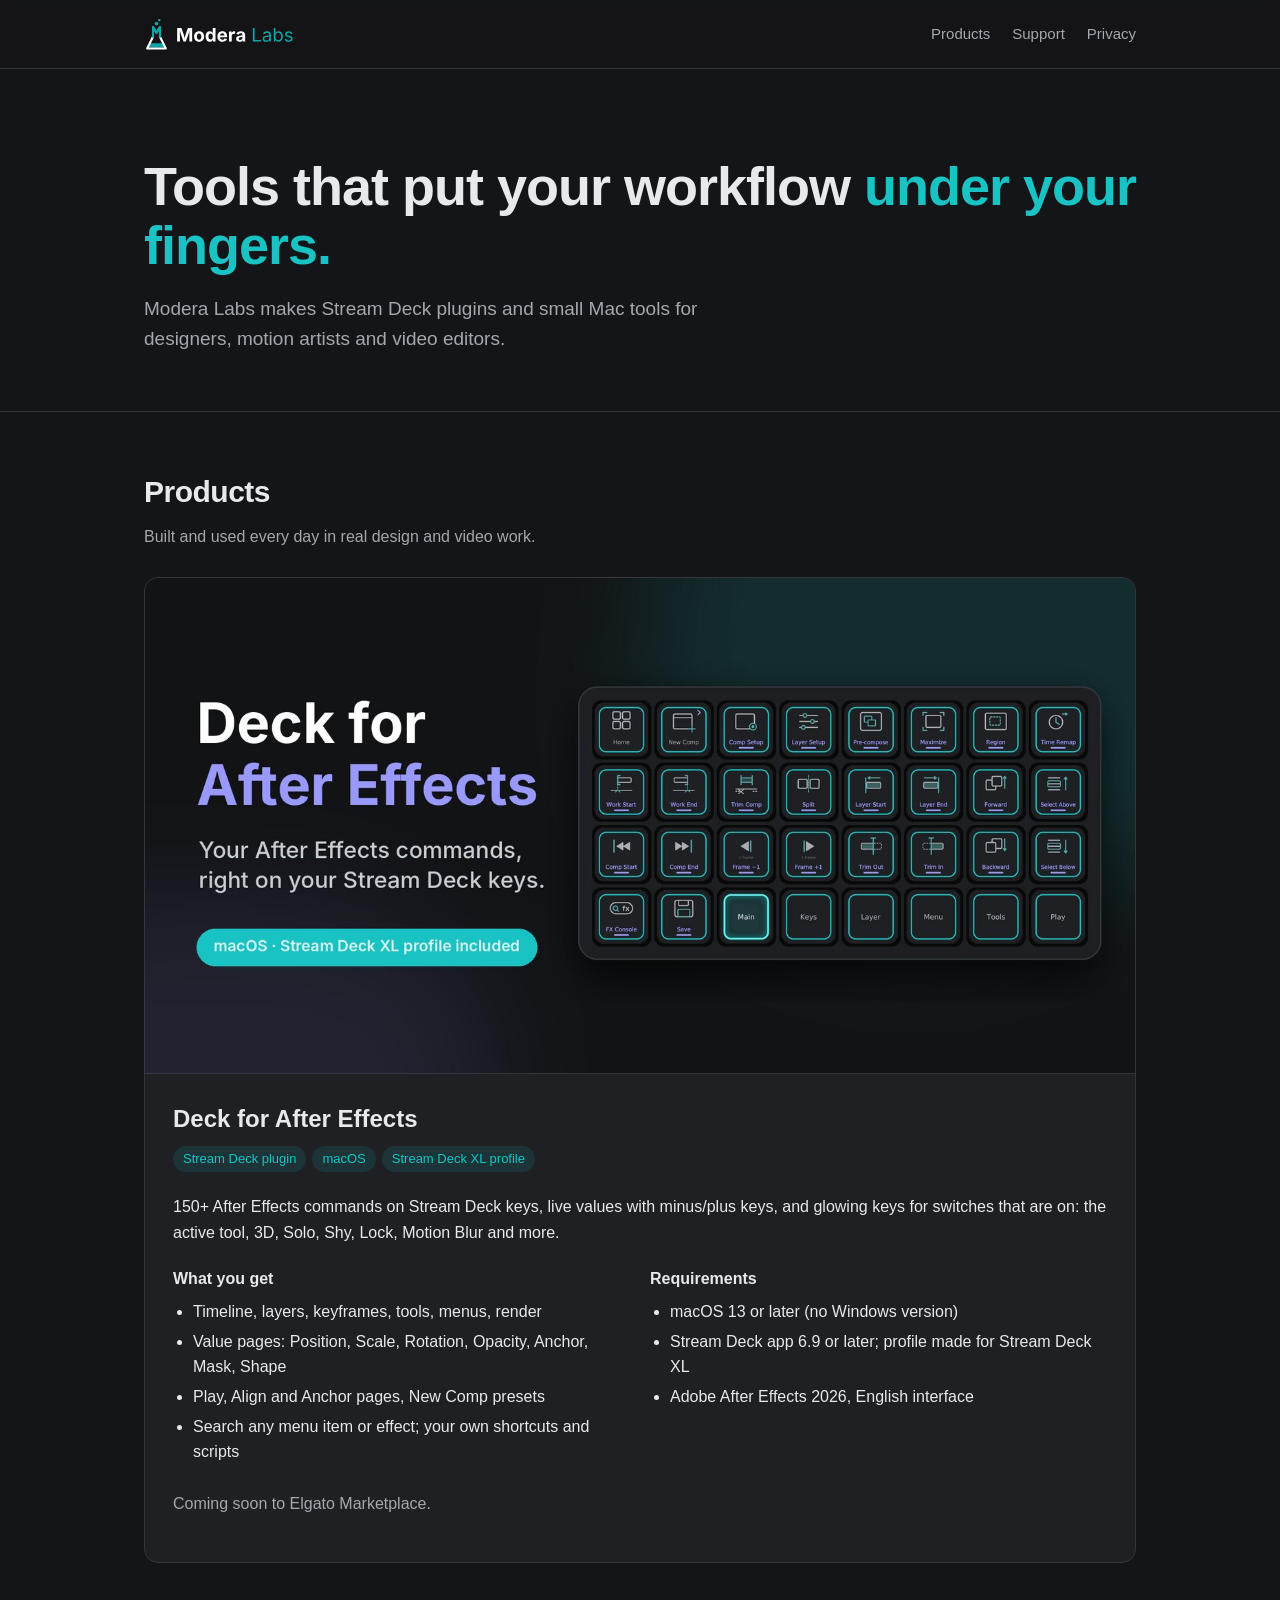
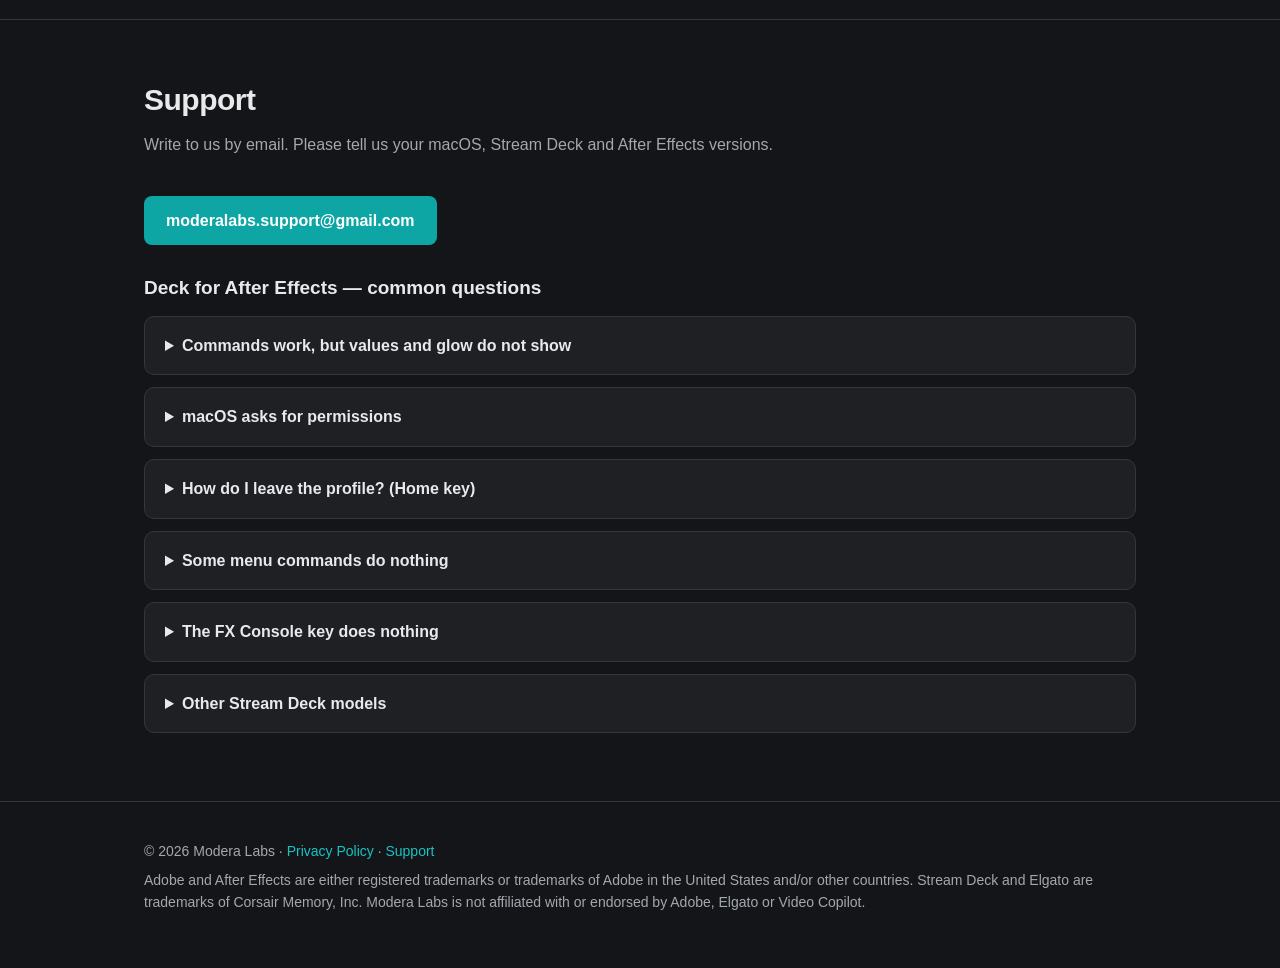
==== index.html @ 0aa1895b "Add Modera Labs website: products, support, privacy policy Co-Authored-By: Claude Opus 5.5 <noreply@" ====
<!doctype html>
<html lang="en">
<head>
<meta charset="utf-8">
<meta name="viewport" content="width=device-width, initial-scale=1">
<title>Modera Labs — Stream Deck plugins and tools for creators</title>
<meta name="description" content="Modera Labs makes Stream Deck plugins and small Mac tools for designers and video editors. Home of Deck for After Effects.">
<link rel="icon" href="assets/favicon.png">
<link rel="apple-touch-icon" href="assets/apple-touch-icon.png">
<link rel="stylesheet" href="style.css">
</head>
<body>
<header>
<div class="wrap">
<a href="./" aria-label="Modera Labs home"><img src="assets/logo.svg" alt="Modera Labs"></a>
<nav aria-label="Main">
<a href="#products">Products</a>
<a href="#support">Support</a>
<a href="privacy.html">Privacy</a>
</nav>
</div>
</header>

<main>
<div class="wrap hero">
<h1>Tools that put your workflow <span>under your fingers.</span></h1>
<p>Modera Labs makes Stream Deck plugins and small Mac tools for designers, motion artists and video editors.</p>
</div>

<section id="products">
<div class="wrap">
<h2>Products</h2>
<p class="lead">Built and used every day in real design and video work.</p>
<article class="card product">
<img src="assets/deck-for-after-effects.jpg" alt="Deck for After Effects keys on a Stream Deck XL" width="1440" height="720">
<div class="body">
<h3>Deck for After Effects</h3>
<span class="tag">Stream Deck plugin</span><span class="tag">macOS</span><span class="tag">Stream Deck XL profile</span>
<p>150+ After Effects commands on Stream Deck keys, live values with minus/plus keys, and glowing keys for switches that are on: the active tool, 3D, Solo, Shy, Lock, Motion Blur and more.</p>
<div class="grid">
<div>
<strong>What you get</strong>
<ul>
<li>Timeline, layers, keyframes, tools, menus, render</li>
<li>Value pages: Position, Scale, Rotation, Opacity, Anchor, Mask, Shape</li>
<li>Play, Align and Anchor pages, New Comp presets</li>
<li>Search any menu item or effect; your own shortcuts and scripts</li>
</ul>
</div>
<div>
<strong>Requirements</strong>
<ul>
<li>macOS 13 or later (no Windows version)</li>
<li>Stream Deck app 6.9 or later; profile made for Stream Deck XL</li>
<li>Adobe After Effects 2026, English interface</li>
</ul>
</div>
</div>
<p style="color:var(--muted);margin-top:18px">Coming soon to Elgato Marketplace.</p>
</div>
</article>
</div>
</section>

<section id="support">
<div class="wrap">
<h2>Support</h2>
<p class="lead">Write to us by email. Please tell us your macOS, Stream Deck and After Effects versions.</p>
<a class="btn" href="mailto:moderalabs.support@gmail.com">moderalabs.support@gmail.com</a>

<h3>Deck for After Effects — common questions</h3>
<details>
<summary>Commands work, but values and glow do not show</summary>
<p>In After Effects open Settings › Scripting &amp; Expressions and turn on <strong>Allow Scripts to Write Files and Access Network</strong>. Deck uses no network; After Effects simply keeps both permissions under one switch. Then press the <strong>Check</strong> key: it should show “Ready”.</p>
</details>
<details>
<summary>macOS asks for permissions</summary>
<p>On first use macOS asks to let Stream Deck control After Effects (Automation) and send key presses (Accessibility). Allow both. You can change them later in System Settings › Privacy &amp; Security.</p>
</details>
<details>
<summary>How do I leave the profile? (Home key)</summary>
<p>Every page has a Home key. Open its settings in the Stream Deck app once and choose your main profile. After that, the Home key always takes you back.</p>
</details>
<details>
<summary>Some menu commands do nothing</summary>
<p>Menu commands are found by their English names, so After Effects must use the English interface. Shortcut keys work only while After Effects is the front app.</p>
</details>
<details>
<summary>The FX Console key does nothing</summary>
<p>FX Console is optional and needs the free FX Console plug-in by Video Copilot.</p>
</details>
<details>
<summary>Other Stream Deck models</summary>
<p>The included profile is made for Stream Deck XL. All actions can be placed by hand on other keypad models, but we have tested only the XL.</p>
</details>
</div>
</section>
</main>

<footer>
<div class="wrap">
<p>© 2026 Modera Labs · <a href="privacy.html">Privacy Policy</a> · <a href="mailto:moderalabs.support@gmail.com">Support</a></p>
<p>Adobe and After Effects are either registered trademarks or trademarks of Adobe in the United States and/or other countries. Stream Deck and Elgato are trademarks of Corsair Memory, Inc. Modera Labs is not affiliated with or endorsed by Adobe, Elgato or Video Copilot.</p>
</div>
</footer>
</body>
</html>
---- style.css ----
:root{--bg:#141518;--panel:#1F2023;--panel2:#2A2C30;--line:#33363B;--text:#E8E9EB;--muted:#A3A8AF;--acc:#0EA5A5;--acc2:#19C3C3;--glow:rgba(46,211,211,.35)}
*{box-sizing:border-box}
html{scroll-behavior:smooth}
body{margin:0;background:var(--bg);color:var(--text);font:16px/1.6 Inter,-apple-system,BlinkMacSystemFont,"Segoe UI",sans-serif;-webkit-font-smoothing:antialiased}
a{color:var(--acc2);text-decoration:none}
a:hover{text-decoration:underline}
.wrap{max-width:1040px;margin:0 auto;padding:0 24px}
header{border-bottom:1px solid var(--line);background:rgba(20,21,24,.9);position:sticky;top:0;backdrop-filter:blur(8px);z-index:5}
header .wrap{display:flex;align-items:center;justify-content:space-between;height:68px;gap:16px}
header img{height:36px;display:block}
nav{display:flex;gap:22px;flex-wrap:wrap}
nav a{color:var(--muted);font-size:15px}
nav a:hover{color:var(--text);text-decoration:none}
.hero{padding-top:88px;padding-bottom:56px}
.hero h1{font-size:clamp(34px,5vw,54px);line-height:1.1;margin:0 0 18px;letter-spacing:-1px}
.hero h1 span{color:var(--acc2)}
.hero p{font-size:19px;color:var(--muted);max-width:640px;margin:0}
section{padding:56px 0;border-top:1px solid var(--line)}
h2{font-size:30px;margin:0 0 8px;letter-spacing:-.5px}
h3{font-size:19px;margin:28px 0 6px}
.lead{color:var(--muted);margin:0 0 28px;max-width:700px}
.card{background:var(--panel);border:1px solid var(--line);border-radius:14px;overflow:hidden}
.product img{width:100%;height:auto;display:block;border-bottom:1px solid var(--line)}
.product .body{padding:26px 28px 30px}
.product h3{margin-top:0;font-size:24px}
.grid{display:grid;grid-template-columns:repeat(auto-fit,minmax(260px,1fr));gap:20px;margin-top:20px}
ul{padding-left:20px;margin:8px 0}
li{margin:4px 0}
.tag{display:inline-block;font-size:13px;padding:3px 10px;border-radius:999px;background:rgba(14,165,165,.15);color:var(--acc2);margin:0 6px 6px 0}
.btn{display:inline-block;background:var(--acc);color:#fff;font-weight:600;padding:12px 22px;border-radius:8px;margin-top:10px}
.btn:hover{background:var(--acc2);text-decoration:none;box-shadow:0 0 18px var(--glow)}
.btn.ghost{background:transparent;border:1px solid var(--line);color:var(--text)}
details{background:var(--panel);border:1px solid var(--line);border-radius:10px;padding:16px 20px;margin:12px 0}
summary{cursor:pointer;font-weight:600}
details p,details ul{color:var(--muted)}
code{background:var(--panel2);padding:2px 6px;border-radius:5px;font-size:14px}
.policy h2{margin-top:40px}
.policy p,.policy li{color:#CDD0D4}
footer{border-top:1px solid var(--line);padding:32px 0 48px;color:var(--muted);font-size:14px}
footer p{margin:6px 0}
@media (max-width:640px){header .wrap{height:auto;padding:14px 24px;flex-direction:column;align-items:flex-start}.hero{padding-top:56px;padding-bottom:36px}}
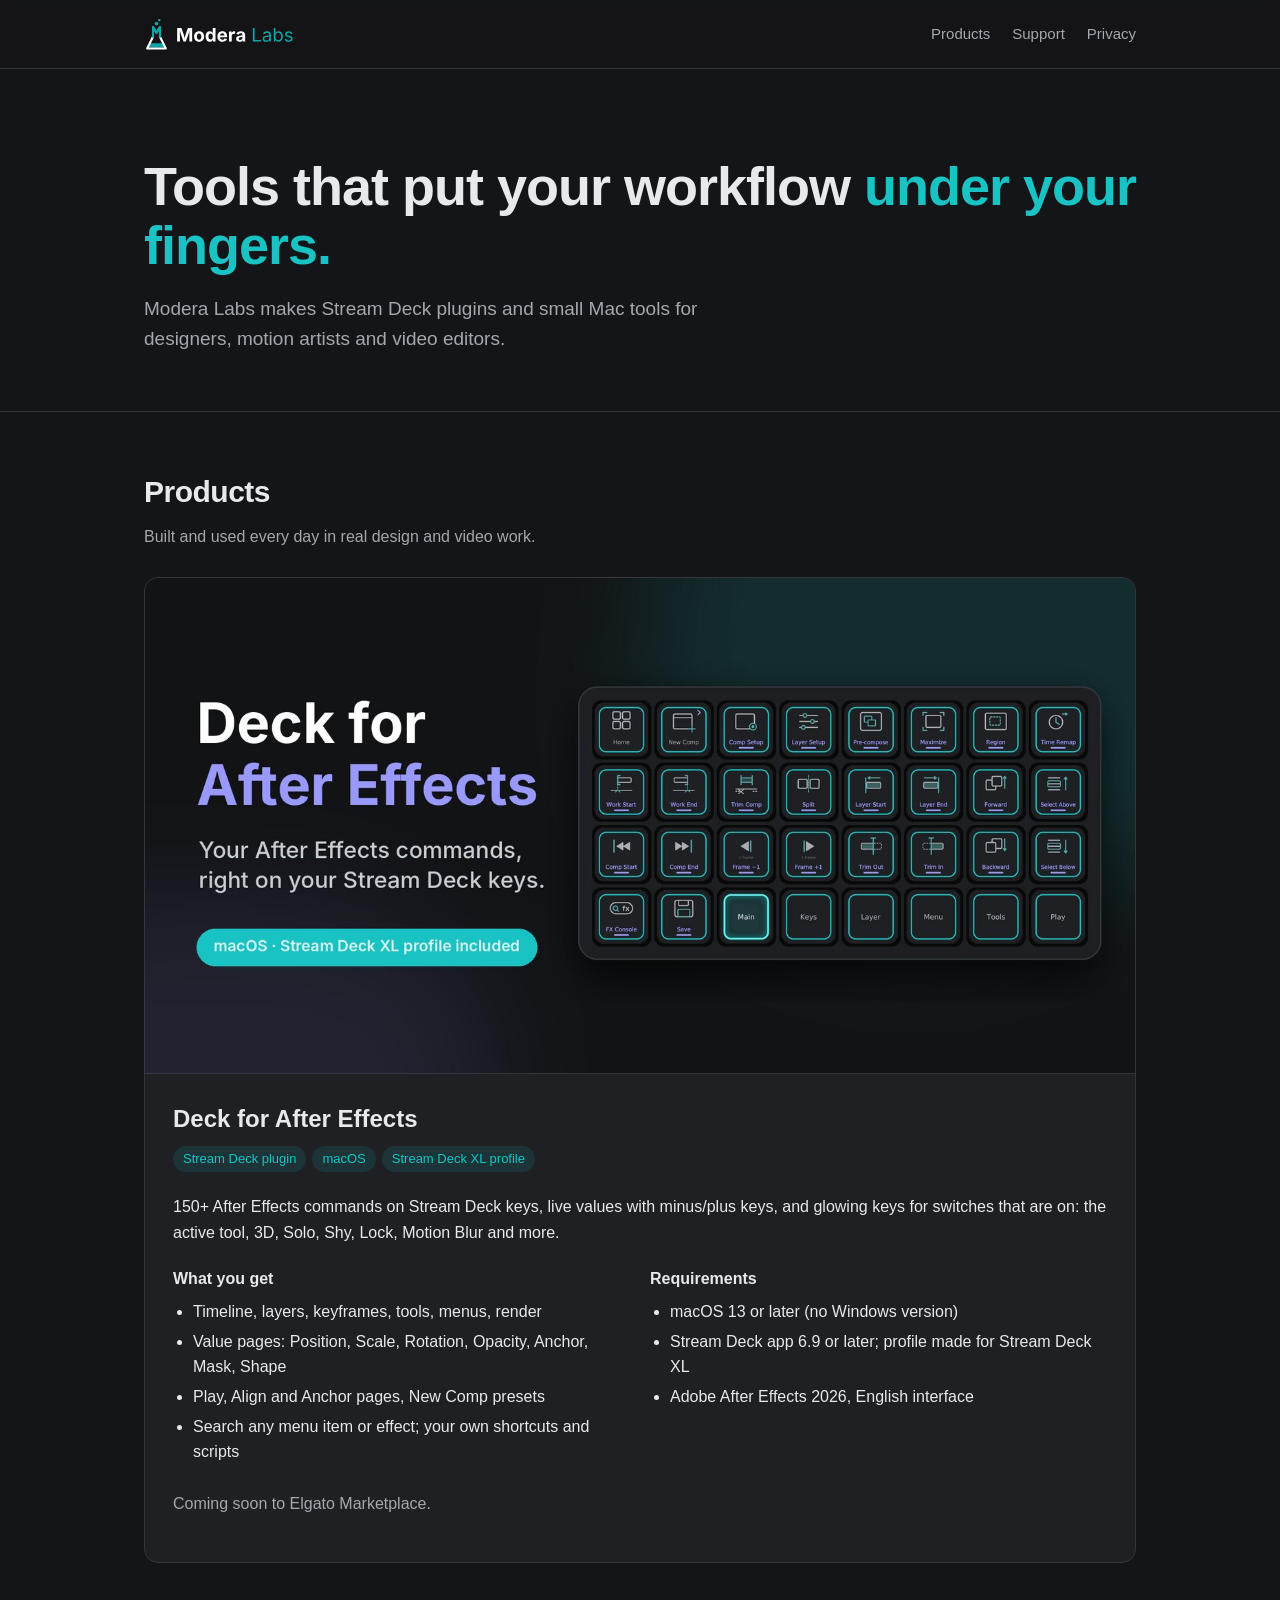
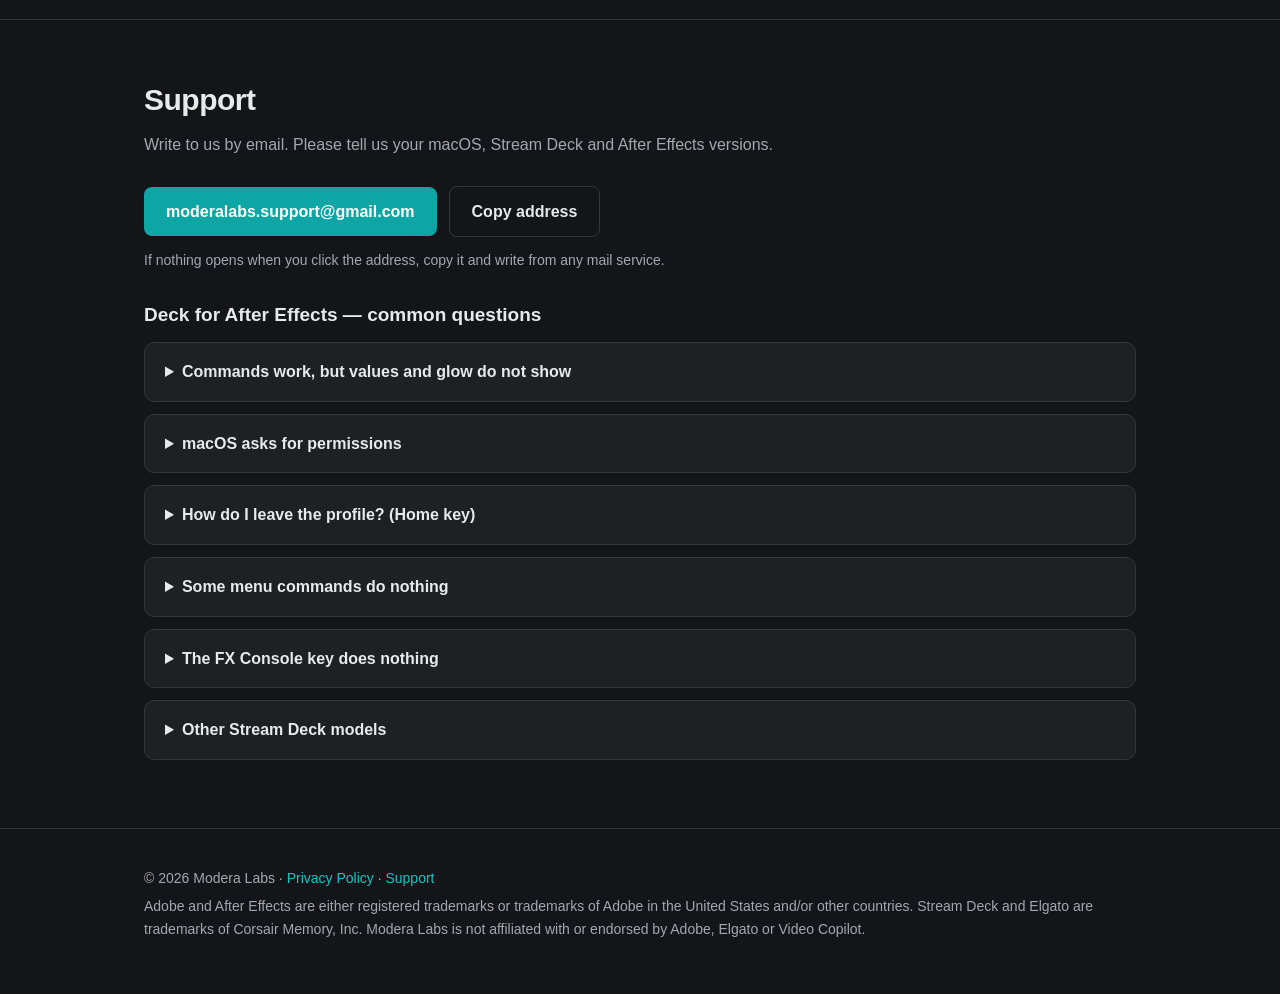
==== commit 521a5ad3: "Support: copy address button, footer link to support section Co-Authored-By: Claude Opus 5.5 <norepl" ====
--- a/index.html
+++ b/index.html
@@ -66,7 +66,11 @@
 <div class="wrap">
 <h2>Support</h2>
 <p class="lead">Write to us by email. Please tell us your macOS, Stream Deck and After Effects versions.</p>
-<a class="btn" href="mailto:moderalabs.support@gmail.com">moderalabs.support@gmail.com</a>
+<div class="mail">
+<a class="btn" href="mailto:moderalabs.support@gmail.com?subject=Deck%20for%20After%20Effects">moderalabs.support@gmail.com</a>
+<button class="btn ghost" type="button" id="copy" aria-live="polite">Copy address</button>
+</div>
+<p class="hint">If nothing opens when you click the address, copy it and write from any mail service.</p>
 
 <h3>Deck for After Effects — common questions</h3>
 <details>
@@ -99,9 +103,13 @@
 
 <footer>
 <div class="wrap">
-<p>© 2026 Modera Labs · <a href="privacy.html">Privacy Policy</a> · <a href="mailto:moderalabs.support@gmail.com">Support</a></p>
+<p>© 2026 Modera Labs · <a href="privacy.html">Privacy Policy</a> · <a href="#support">Support</a></p>
 <p>Adobe and After Effects are either registered trademarks or trademarks of Adobe in the United States and/or other countries. Stream Deck and Elgato are trademarks of Corsair Memory, Inc. Modera Labs is not affiliated with or endorsed by Adobe, Elgato or Video Copilot.</p>
 </div>
 </footer>
+<script>
+document.getElementById('copy').addEventListener('click',function(){var b=this,a='moderalabs.support@gmail.com';function ok(){b.textContent='Copied ✓';setTimeout(function(){b.textContent='Copy address'},2000)}
+if(navigator.clipboard){navigator.clipboard.writeText(a).then(ok,function(){prompt('Copy the address:',a)})}else{prompt('Copy the address:',a)}});
+</script>
 </body>
 </html>
--- a/style.css
+++ b/style.css
@@ -29,6 +29,10 @@
 .tag{display:inline-block;font-size:13px;padding:3px 10px;border-radius:999px;background:rgba(14,165,165,.15);color:var(--acc2);margin:0 6px 6px 0}
 .btn{display:inline-block;background:var(--acc);color:#fff;font-weight:600;padding:12px 22px;border-radius:8px;margin-top:10px}
 .btn:hover{background:var(--acc2);text-decoration:none;box-shadow:0 0 18px var(--glow)}
+.mail{display:flex;gap:12px;flex-wrap:wrap;align-items:center}
+.mail .btn{margin-top:0}
+button.btn{font:inherit;font-weight:600;cursor:pointer}
+.hint{color:var(--muted);font-size:14px;margin:12px 0 0}
 .btn.ghost{background:transparent;border:1px solid var(--line);color:var(--text)}
 details{background:var(--panel);border:1px solid var(--line);border-radius:10px;padding:16px 20px;margin:12px 0}
 summary{cursor:pointer;font-weight:600}
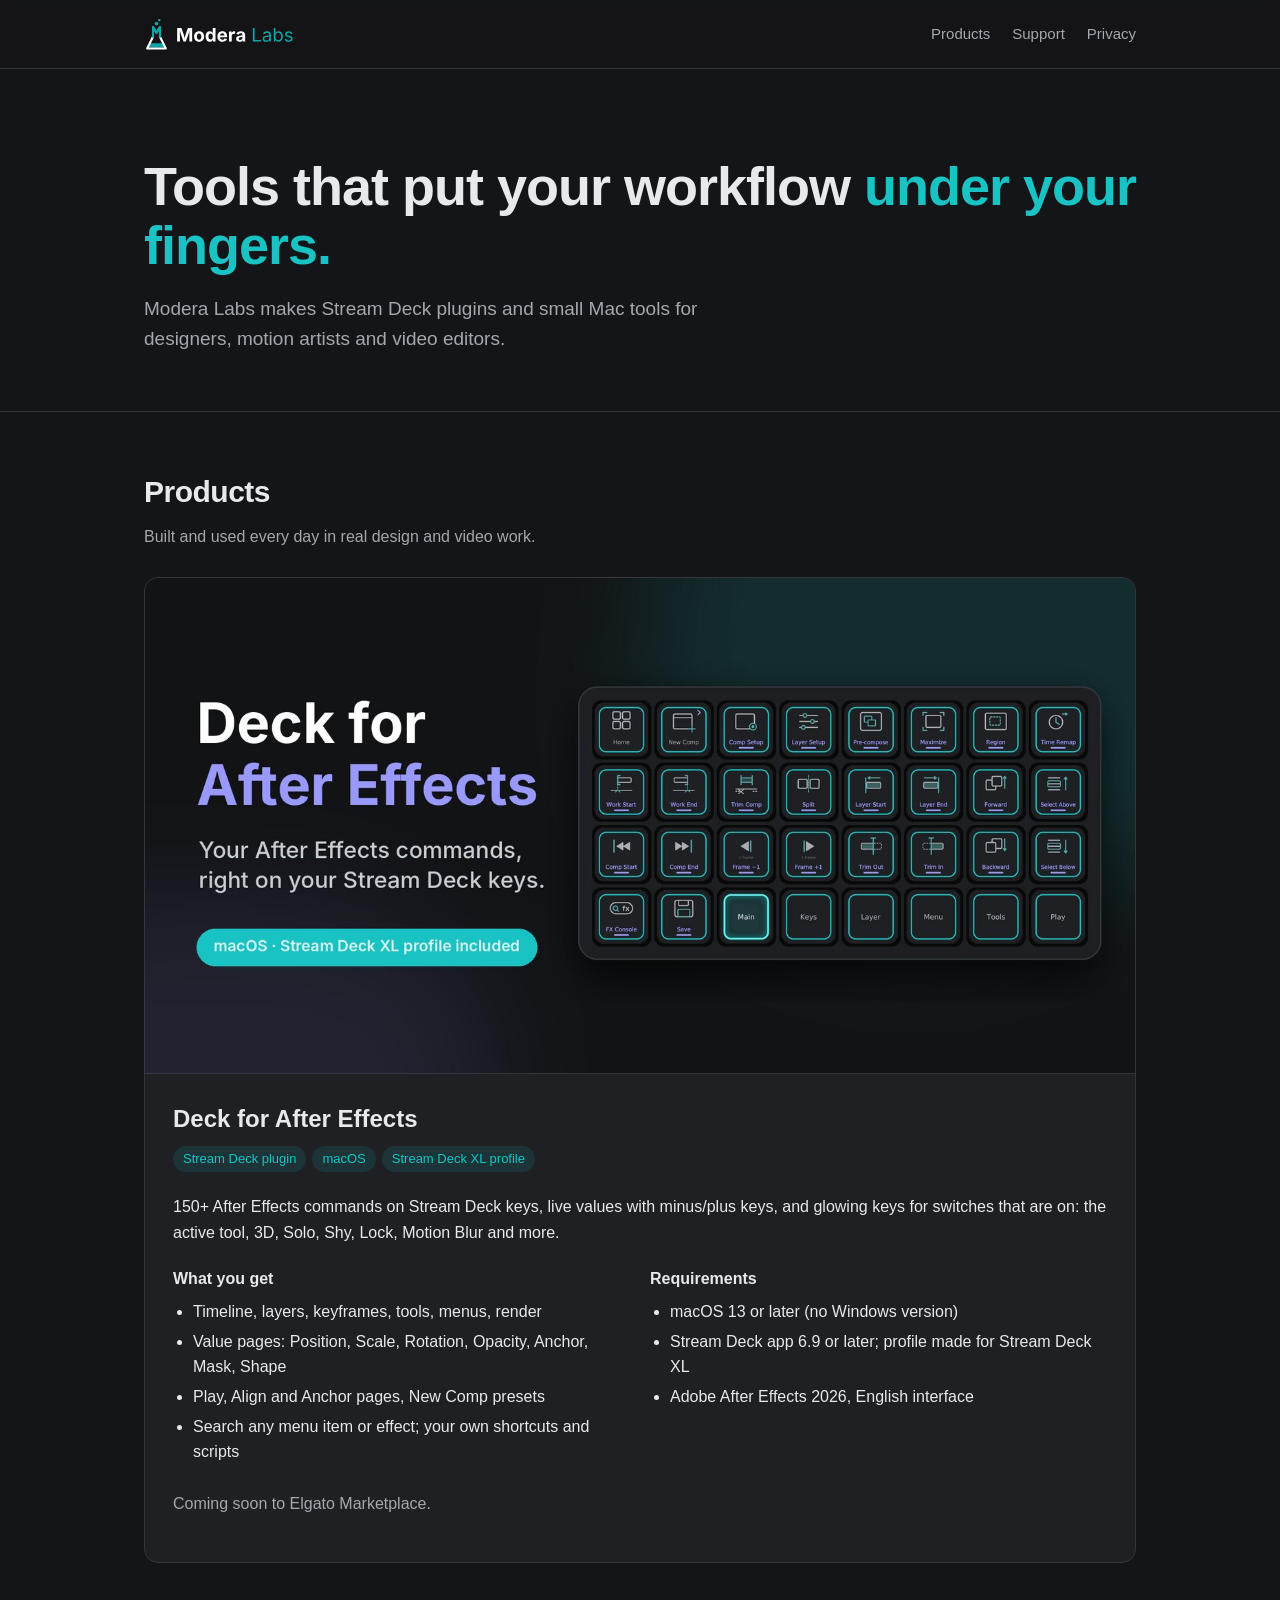
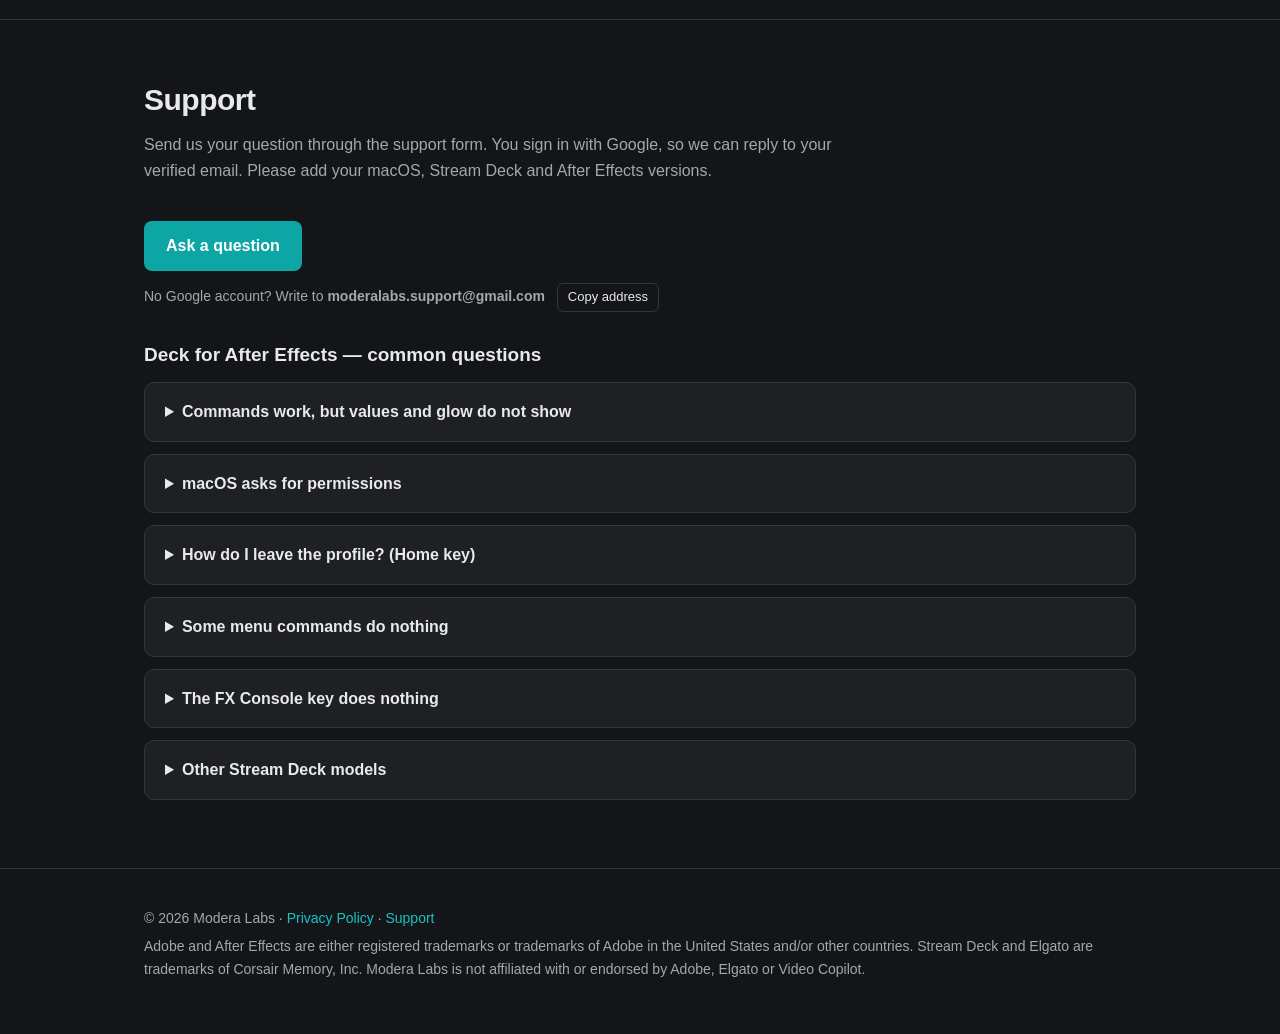
==== commit 542b53e0: "Support form (Google Forms, verified email); privacy note Co-Authored-By: Claude Opus 5.5 <noreply@a" ====
--- a/index.html
+++ b/index.html
@@ -65,12 +65,9 @@
 <section id="support">
 <div class="wrap">
 <h2>Support</h2>
-<p class="lead">Write to us by email. Please tell us your macOS, Stream Deck and After Effects versions.</p>
-<div class="mail">
-<a class="btn" href="mailto:moderalabs.support@gmail.com?subject=Deck%20for%20After%20Effects">moderalabs.support@gmail.com</a>
-<button class="btn ghost" type="button" id="copy" aria-live="polite">Copy address</button>
-</div>
-<p class="hint">If nothing opens when you click the address, copy it and write from any mail service.</p>
+<p class="lead">Send us your question through the support form. You sign in with Google, so we can reply to your verified email. Please add your macOS, Stream Deck and After Effects versions.</p>
+<a class="btn" href="https://docs.google.com/forms/d/e/1FAIpQLSdHGPUrIj7HgLPcdYcY9HE7Vik20Cd1wFGxpoWJ8k2DGP_52g/viewform" target="_blank" rel="noopener">Ask a question</a>
+<p class="hint">No Google account? Write to <strong>moderalabs.support@gmail.com</strong> <button class="linkbtn" type="button" id="copy" aria-live="polite">Copy address</button></p>
 
 <h3>Deck for After Effects — common questions</h3>
 <details>
--- a/style.css
+++ b/style.css
@@ -15,7 +15,7 @@
 .hero h1{font-size:clamp(34px,5vw,54px);line-height:1.1;margin:0 0 18px;letter-spacing:-1px}
 .hero h1 span{color:var(--acc2)}
 .hero p{font-size:19px;color:var(--muted);max-width:640px;margin:0}
-section{padding:56px 0;border-top:1px solid var(--line)}
+section{scroll-margin-top:70px;padding:56px 0;border-top:1px solid var(--line)}
 h2{font-size:30px;margin:0 0 8px;letter-spacing:-.5px}
 h3{font-size:19px;margin:28px 0 6px}
 .lead{color:var(--muted);margin:0 0 28px;max-width:700px}
@@ -43,3 +43,5 @@
 footer{border-top:1px solid var(--line);padding:32px 0 48px;color:var(--muted);font-size:14px}
 footer p{margin:6px 0}
 @media (max-width:640px){header .wrap{height:auto;padding:14px 24px;flex-direction:column;align-items:flex-start}.hero{padding-top:56px;padding-bottom:36px}}
+.linkbtn{background:none;border:1px solid var(--line);color:var(--text);font:inherit;font-size:13px;padding:3px 10px;border-radius:6px;margin-left:8px;cursor:pointer}
+.linkbtn:hover{border-color:var(--acc)}
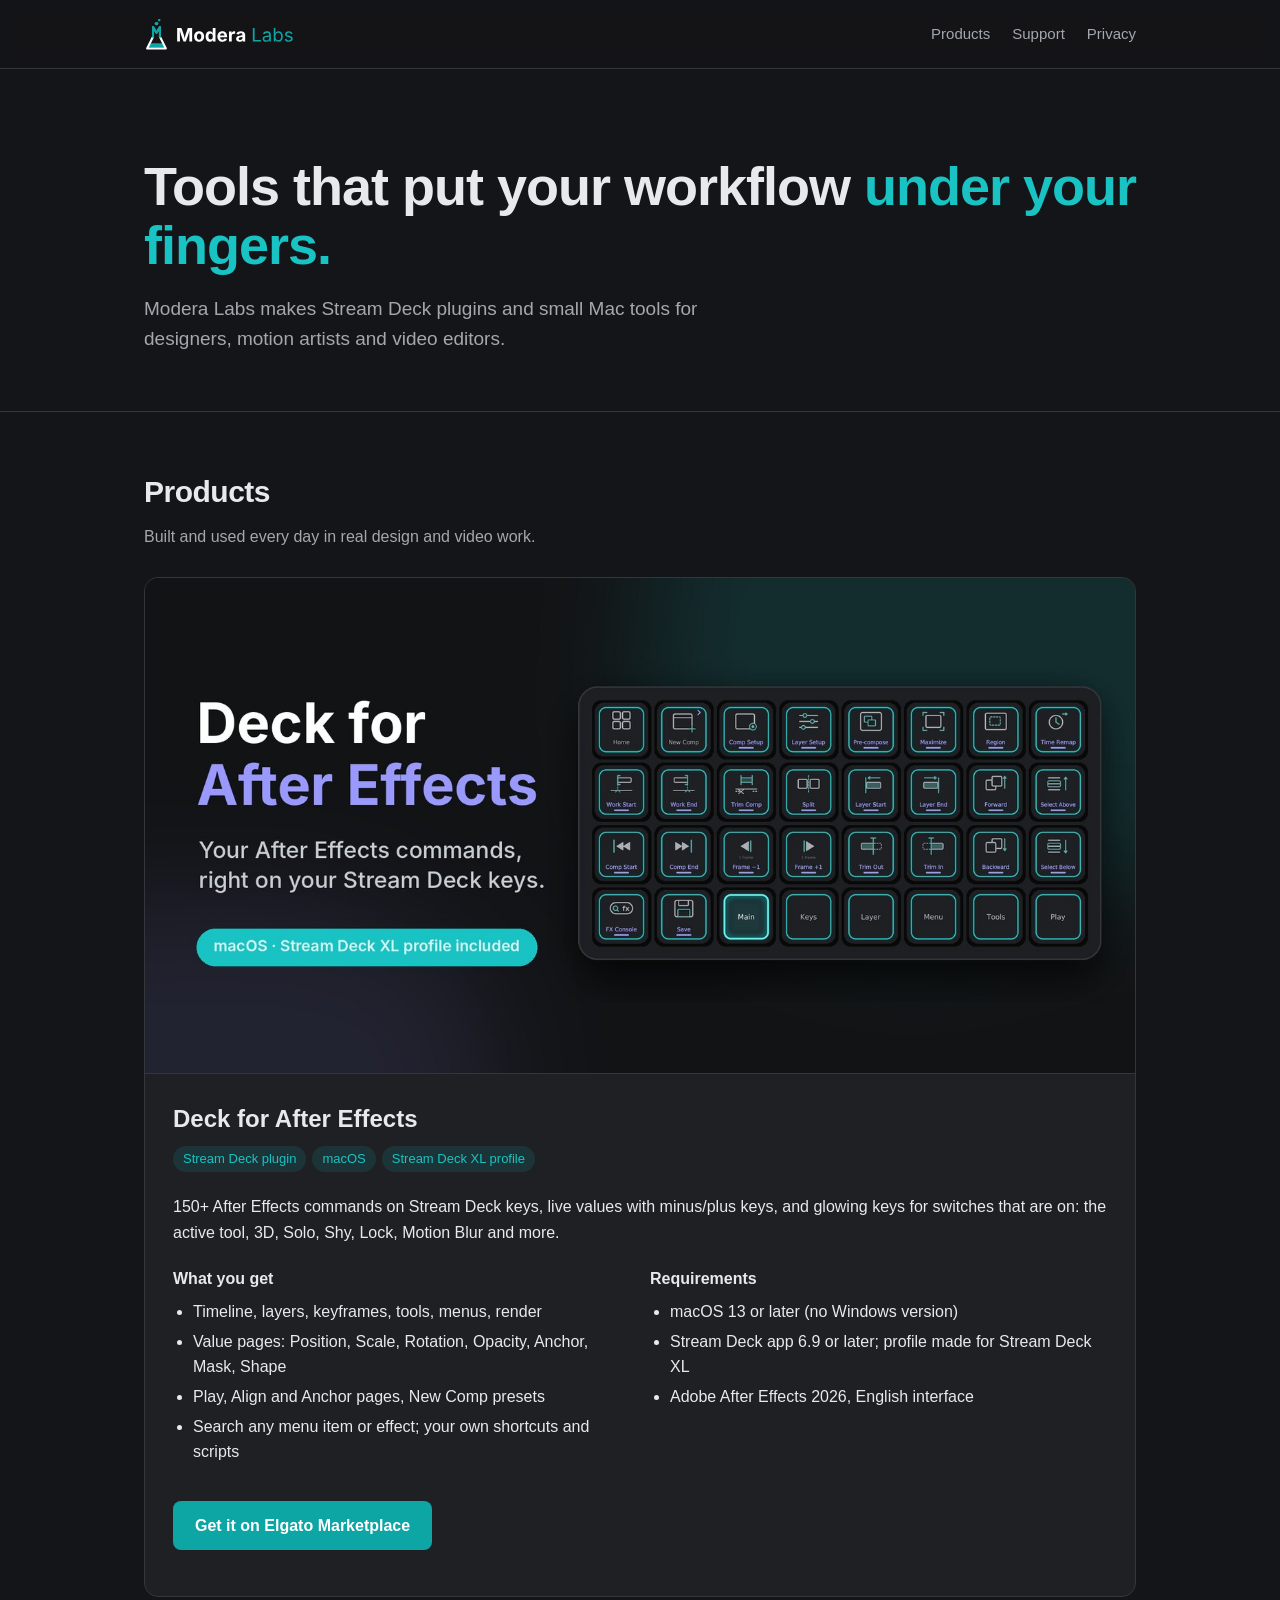
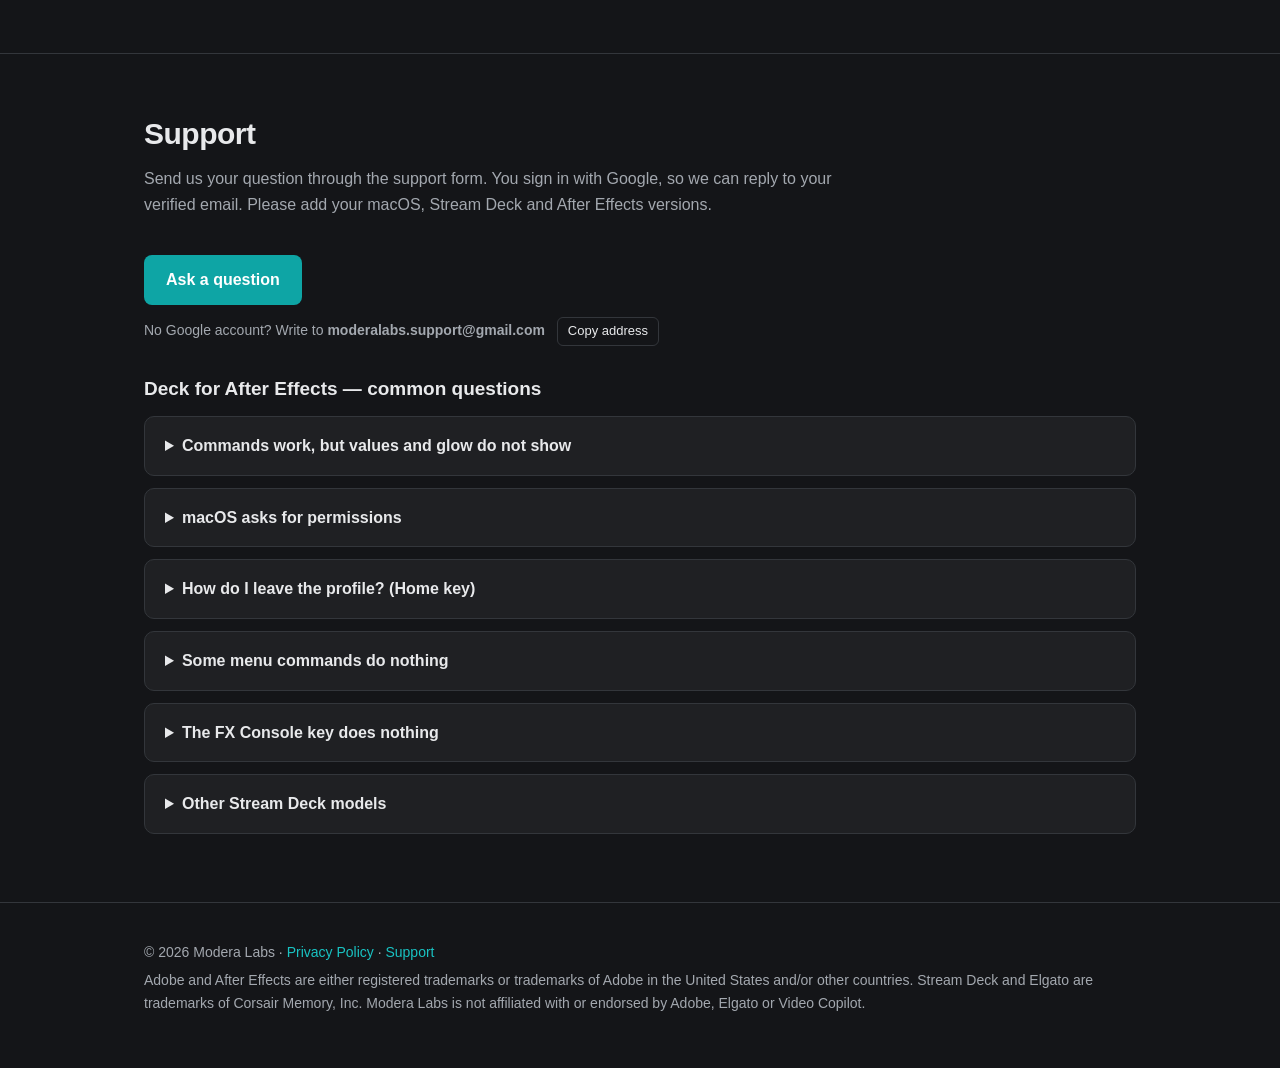
==== commit 1f7af2aa: "Link Deck for After Effects to Elgato Marketplace Co-Authored-By: Claude Opus 5.5 <noreply@anthropic" ====
--- a/index.html
+++ b/index.html
@@ -56,7 +56,7 @@
 </ul>
 </div>
 </div>
-<p style="color:var(--muted);margin-top:18px">Coming soon to Elgato Marketplace.</p>
+<p style="margin-top:18px"><a class="btn" href="https://marketplace.elgato.com/product/deck-for-after-effects-d7d4c746-6466-4c6f-b846-0c3cf0c200c2" target="_blank" rel="noopener">Get it on Elgato Marketplace</a></p>
 </div>
 </article>
 </div>
